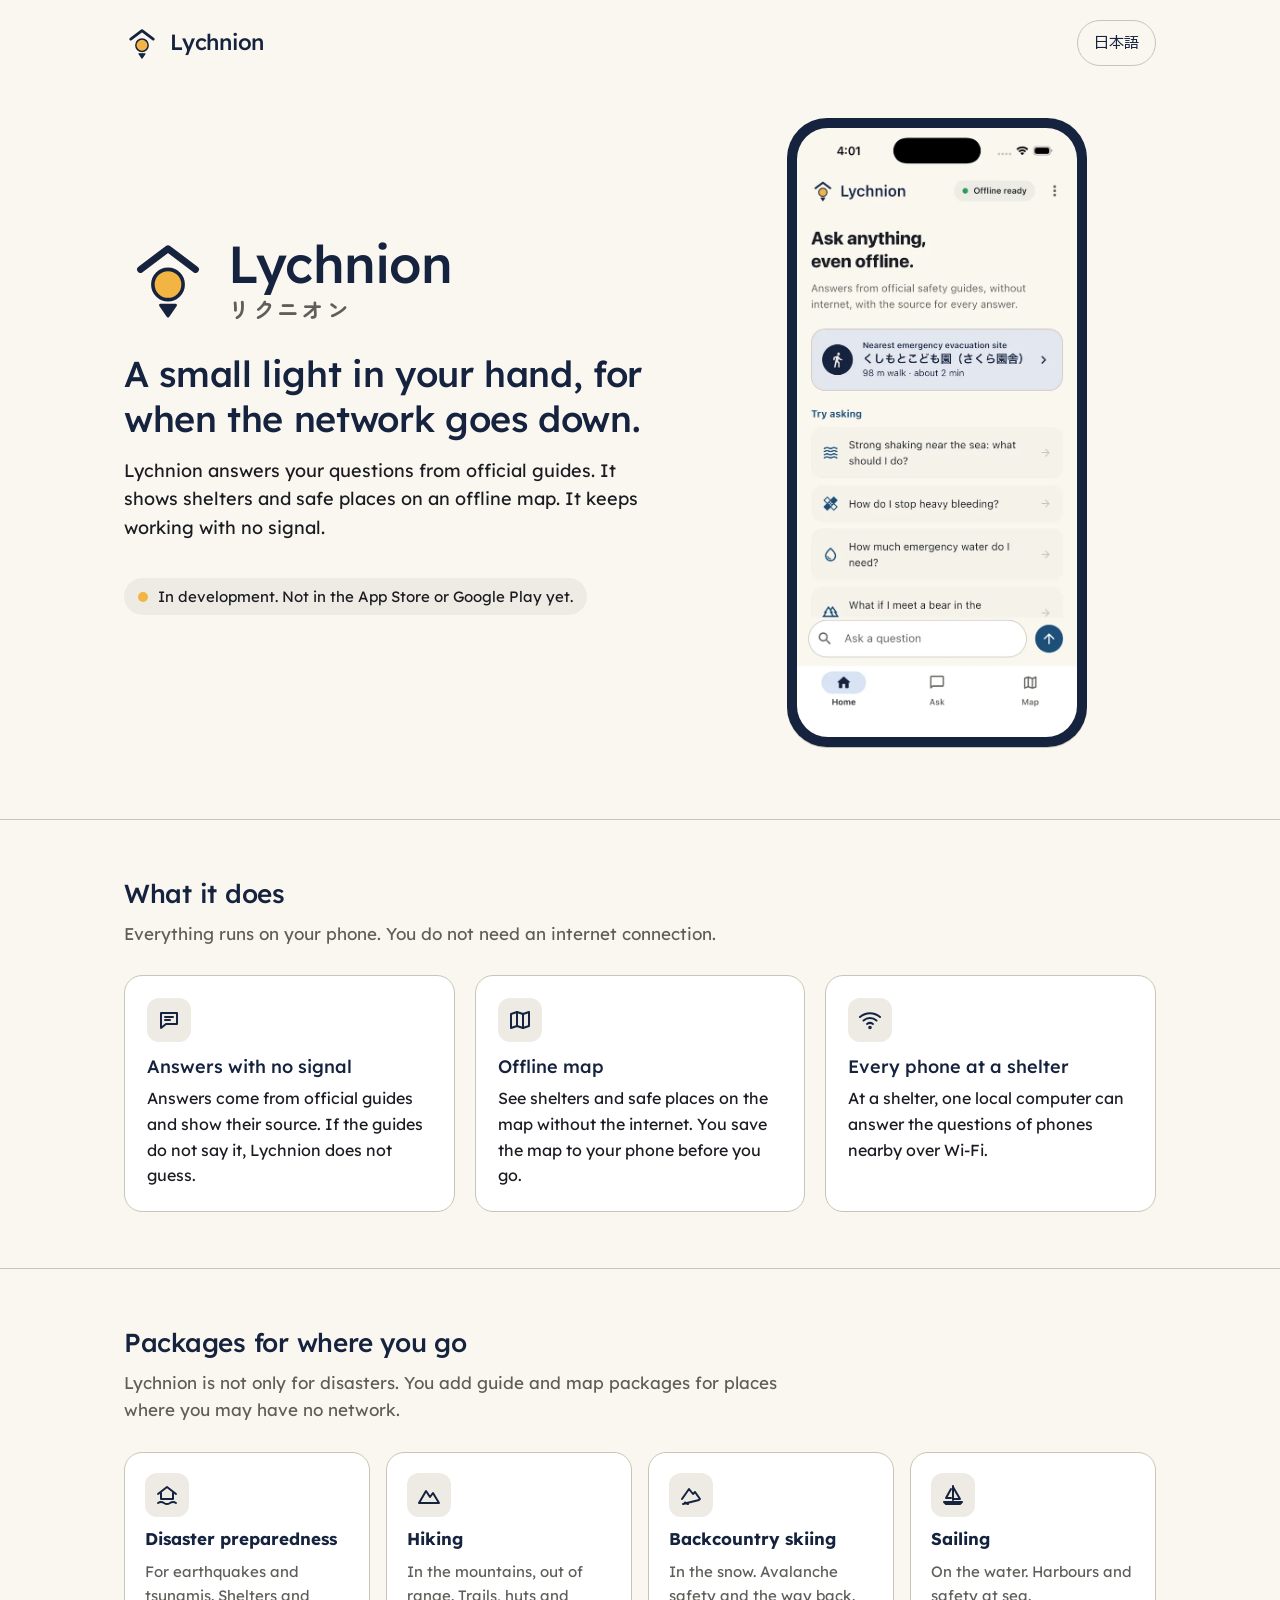
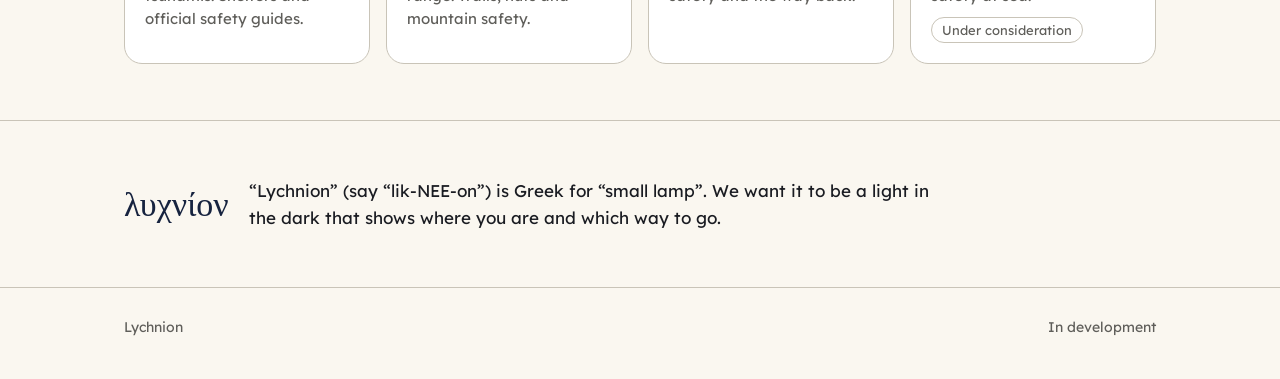
==== index.html @ 4b14c9bc "Add temporary Lychnion landing page (en + ja)" ====
<!doctype html>
<html lang="en">
<head>
<meta charset="utf-8">
<meta name="viewport" content="width=device-width, initial-scale=1">
<title>Lychnion: a small light in your hand, for when the network goes down</title>
<meta name="description" content="Lychnion is an offline helper app. It answers questions from official guides and shows shelters and safe places on an offline map. In development.">
<link rel="alternate" hreflang="ja" href="https://lychnion.github.io/ja/">
<link rel="alternate" hreflang="en" href="https://lychnion.github.io/">
<link rel="alternate" hreflang="x-default" href="https://lychnion.github.io/">
<meta property="og:type" content="website">
<meta property="og:site_name" content="Lychnion">
<meta property="og:title" content="Lychnion">
<meta property="og:description" content="A small light in your hand, for when the network goes down. An offline helper app, in development.">
<meta property="og:url" content="https://lychnion.github.io/">
<meta property="og:image" content="https://lychnion.github.io/assets/og-en.png">
<meta property="og:locale" content="en_US">
<meta name="twitter:card" content="summary_large_image">
<meta name="theme-color" content="#FAF7F0" media="(prefers-color-scheme: light)">
<meta name="theme-color" content="#16233F" media="(prefers-color-scheme: dark)">
<link rel="icon" href="assets/favicon.svg" type="image/svg+xml">
<link rel="icon" href="assets/favicon-32.png" sizes="32x32" type="image/png">
<link rel="apple-touch-icon" href="assets/apple-touch-icon.png">
<link rel="preconnect" href="https://fonts.googleapis.com">
<link rel="preconnect" href="https://fonts.gstatic.com" crossorigin>
<link rel="stylesheet" href="https://fonts.googleapis.com/css2?family=BIZ+UDPGothic:wght@400;700&family=Lexend:wght@400;500&display=swap">
<link rel="stylesheet" href="https://fonts.googleapis.com/css2?family=Zen+Maru+Gothic:wght@700&text=%E3%83%AA%E3%82%AF%E3%83%8B%E3%82%AA%E3%83%B3&display=swap">
<link rel="stylesheet" href="assets/style.css">
</head>
<body>

<header class="wrap top">
  <a class="brand" href="./" aria-label="Lychnion home">
    <svg class="mark" viewBox="0 0 64 64" width="36" height="36" aria-hidden="true"><path class="roof" d="M12 25 L32 10 L52 25"/><circle class="light" cx="32" cy="36" r="11"/><path class="pin" d="M26.5 51 H37.5 L32 59 Z"/></svg>
    Lychnion
  </a>
  <a class="lang" href="ja/" hreflang="ja" lang="ja">日本語</a>
</header>

<main>
  <div class="wrap hero">
    <div>
      <div class="lockup">
        <svg class="mark" viewBox="0 0 64 64" width="88" height="88" role="img" aria-label="Lychnion mark"><path class="roof" d="M12 25 L32 10 L52 25"/><circle class="light" cx="32" cy="36" r="11"/><path class="pin" d="M26.5 51 H37.5 L32 59 Z"/></svg>
        <div class="names">
          <span class="latin">Lychnion</span>
          <span class="kana" lang="ja">リクニオン</span>
        </div>
      </div>
      <h1 class="tagline">A small light in your hand, for when the network goes down.</h1>
      <p class="lead">Lychnion answers your questions from official guides. It shows shelters and safe places on an offline map. It keeps working with no signal.</p>
      <p class="status"><span class="dot" aria-hidden="true"></span>In development. Not in the App Store or Google Play yet.</p>
    </div>
    <div class="phone">
      <img src="assets/phone-lychnion-en.webp" width="603" height="1311" alt="The Lychnion home screen: “Ask anything, even offline.”, the nearest emergency evacuation site, and some example questions.">
    </div>
  </div>

  <section>
    <div class="wrap">
      <h2>What it does</h2>
      <p class="section-lead">Everything runs on your phone. You do not need an internet connection.</p>
      <div class="grid">
        <div class="card">
          <div class="icon"><svg viewBox="0 0 24 24" aria-hidden="true"><path d="M4 5h16v11H9l-5 4z"/><path d="M8 9h8"/><path d="M8 12h5"/></svg></div>
          <h3>Answers with no signal</h3>
          <p>Answers come from official guides and show their source. If the guides do not say it, Lychnion does not guess.</p>
        </div>
        <div class="card">
          <div class="icon"><svg viewBox="0 0 24 24" aria-hidden="true"><path d="M9 4 3 6v14l6-2 6 2 6-2V4l-6 2z"/><path d="M9 4v14"/><path d="M15 6v14"/></svg></div>
          <h3>Offline map</h3>
          <p>See shelters and safe places on the map without the internet. You save the map to your phone before you go.</p>
        </div>
        <div class="card">
          <div class="icon"><svg viewBox="0 0 24 24" aria-hidden="true"><path d="M2 9a15 15 0 0 1 20 0"/><path d="M5.5 12.5a10 10 0 0 1 13 0"/><path d="M9 16a5 5 0 0 1 6 0"/><circle cx="12" cy="19.5" r="0.8"/></svg></div>
          <h3>Every phone at a shelter</h3>
          <p>At a shelter, one local computer can answer the questions of phones nearby over Wi‑Fi.</p>
        </div>
      </div>
    </div>
  </section>

  <section>
    <div class="wrap">
      <h2>Packages for where you go</h2>
      <p class="section-lead">Lychnion is not only for disasters. You add guide and map packages for places where you may have no network.</p>
      <ul class="packages">
        <li>
          <div class="icon"><svg viewBox="0 0 24 24" aria-hidden="true"><path d="M3 11 12 4l9 7"/><path d="M6 10v6h12v-6"/><path d="M3 20c2-1.4 4-1.4 6 0s4 1.4 6 0 4-1.4 6 0"/></svg></div>
          <strong>Disaster preparedness</strong>
          <span>For earthquakes and tsunamis. Shelters and official safety guides.</span>
        </li>
        <li>
          <div class="icon"><svg viewBox="0 0 24 24" aria-hidden="true"><path d="M2 20 9 8l4 6 3-4 6 10z"/></svg></div>
          <strong>Hiking</strong>
          <span>In the mountains, out of range. Trails, huts and mountain safety.</span>
        </li>
        <li>
          <div class="icon"><svg viewBox="0 0 24 24" aria-hidden="true"><path d="M3 16 10 6l4 5 2-2 5 7"/><path d="M4 21 20 17"/><path d="M6 19.5 9 21"/></svg></div>
          <strong>Backcountry skiing</strong>
          <span>In the snow. Avalanche safety and the way back.</span>
        </li>
        <li>
          <div class="icon"><svg viewBox="0 0 24 24" aria-hidden="true"><path d="M12 3v14"/><path d="M12 4l7 12h-7"/><path d="M10 6 5 15h5"/><path d="M3 19h18l-2 2H5z"/></svg></div>
          <strong>Sailing</strong>
          <span>On the water. Harbours and safety at sea.</span>
          <span class="tag">Under consideration</span>
        </li>
      </ul>
    </div>
  </section>

  <section>
    <div class="wrap name-note">
      <span class="greek" lang="el">λυχνίον</span>
      <p>“Lychnion” (say “lik-NEE-on”) is Greek for “small lamp”. We want it to be a light in the dark that shows where you are and which way to go.</p>
    </div>
  </section>
</main>

<footer>
  <div class="wrap">
    <span class="credit">Lychnion</span>
    <span>In development</span>
  </div>
</footer>

</body>
</html>
---- assets/style.css ----
:root {
  --night: #16233F;
  --glow: #F2B544;
  --harbor: #1D4F7A;
  --sky: #9CC3EE;
  --paper: #FAF7F0;
  --ink: #1A1C22;
  --stone: #5F5E5A;
  --mist: #E6E2D8;
  --moon: #EDEBE4;

  --bg: var(--paper);
  --fg: var(--ink);
  --muted: var(--stone);
  --heading: var(--night);
  --card: #FFFFFF;
  --line: #C9C4B8;
  --link: var(--harbor);
  --chip: var(--moon);
  --mark-fg: var(--night);
  --mark-outline: 2.6px;
  --band: var(--night);
  --band-fg: var(--moon);
  --band-muted: #A9B0BF;
  color-scheme: light dark;
}

@media (prefers-color-scheme: dark) {
  :root {
    --bg: var(--night);
    --fg: var(--moon);
    --muted: #A9B0BF;
    --heading: var(--moon);
    --card: #1E2D4D;
    --line: #34446A;
    --link: var(--sky);
    --chip: #22314F;
    --mark-fg: var(--moon);
    --mark-outline: 0px;
    --band: #0F1930;
  }
}

* { box-sizing: border-box; }

html { -webkit-text-size-adjust: 100%; }

body {
  margin: 0;
  background: var(--bg);
  color: var(--fg);
  font-family: 'BIZ UDPGothic', 'Hiragino Sans', 'Noto Sans JP', sans-serif;
  font-size: 17px;
  line-height: 1.75;
}

html[lang="en"] body {
  font-family: 'Lexend', 'BIZ UDPGothic', sans-serif;
  font-weight: 400;
  line-height: 1.6;
}

a { color: var(--link); }
a:hover { color: var(--heading); }

.wrap {
  max-width: 1080px;
  margin: 0 auto;
  padding: 0 24px;
}

/* Header */
.top {
  display: flex;
  align-items: center;
  justify-content: space-between;
  gap: 16px;
  padding-top: 20px;
  padding-bottom: 20px;
}

.brand {
  display: flex;
  align-items: center;
  gap: 10px;
  color: var(--heading);
  text-decoration: none;
  font-family: 'Lexend', sans-serif;
  font-weight: 500;
  font-size: 22px;
  letter-spacing: -0.01em;
}

.lang {
  font-size: 15px;
  padding: 10px 16px;
  min-height: 44px;
  display: inline-flex;
  align-items: center;
  border: 1px solid var(--line);
  border-radius: 999px;
  text-decoration: none;
  color: var(--heading);
}
.lang:hover { background: var(--chip); color: var(--heading); }

/* Mark */
.mark .roof { fill: none; stroke: var(--mark-fg); stroke-width: 5; stroke-linecap: round; stroke-linejoin: round; }
.mark .light { fill: var(--glow); stroke: var(--night); stroke-width: var(--mark-outline); }
.mark .pin { fill: var(--mark-fg); stroke: var(--mark-fg); stroke-width: 2; stroke-linejoin: round; }

/* Hero */
.hero {
  display: grid;
  grid-template-columns: minmax(0, 1.25fr) minmax(0, 1fr);
  gap: 48px;
  align-items: center;
  padding-top: 32px;
  padding-bottom: 72px;
}

.lockup {
  display: flex;
  align-items: center;
  gap: 16px;
  margin-bottom: 28px;
}
.lockup .names { display: flex; flex-direction: column; gap: 6px; }
.lockup .latin {
  font-family: 'Lexend', sans-serif;
  font-weight: 500;
  font-size: 52px;
  line-height: 1;
  letter-spacing: -0.015em;
  color: var(--heading);
}
.lockup .kana {
  font-family: 'Zen Maru Gothic', sans-serif;
  font-weight: 700;
  font-size: 22px;
  letter-spacing: 0.12em;
  line-height: 1.1;
  color: var(--muted);
}

.tagline {
  margin: 0 0 16px;
  font-size: clamp(26px, 4.2vw, 40px);
  line-height: 1.4;
  font-weight: 700;
  color: var(--heading);
}
html[lang="en"] .tagline {
  font-family: 'Lexend', sans-serif;
  font-weight: 500;
  letter-spacing: -0.01em;
  line-height: 1.25;
  font-size: clamp(26px, 3.6vw, 36px);
}

.lead { margin: 0 0 20px; font-size: 18px; max-width: 34em; }

.status {
  display: inline-flex;
  align-items: center;
  gap: 10px;
  padding: 8px 14px;
  border-radius: 999px;
  background: var(--chip);
  color: var(--fg);
  font-size: 15px;
  line-height: 1.4;
}
.status .dot { width: 10px; height: 10px; border-radius: 50%; background: var(--glow); flex: none; }

.phone {
  justify-self: center;
  width: min(300px, 100%);
  border-radius: 40px;
  padding: 10px;
  background: var(--night);
  box-shadow: 0 1px 0 var(--line);
}
@media (prefers-color-scheme: dark) {
  .phone { background: #0B1426; outline: 1px solid var(--line); }
}
.phone img {
  display: block;
  width: 100%;
  height: auto;
  border-radius: 31px;
}

/* Sections */
section { padding: 56px 0; border-top: 1px solid var(--line); }

h2 {
  margin: 0 0 8px;
  font-size: 26px;
  line-height: 1.4;
  color: var(--heading);
}
html[lang="en"] h2 { font-family: 'Lexend', sans-serif; font-weight: 500; letter-spacing: -0.01em; }

.section-lead { margin: 0 0 28px; color: var(--muted); max-width: 40em; }

.grid {
  display: grid;
  grid-template-columns: repeat(3, minmax(0, 1fr));
  gap: 20px;
}

.card {
  background: var(--card);
  border: 1px solid var(--line);
  border-radius: 18px;
  padding: 22px;
}
.card h3 {
  margin: 12px 0 6px;
  font-size: 18px;
  line-height: 1.45;
  color: var(--heading);
}
html[lang="en"] .card h3 { font-family: 'Lexend', sans-serif; font-weight: 500; }
.card p { margin: 0; font-size: 16px; }

.icon {
  width: 44px;
  height: 44px;
  border-radius: 12px;
  background: var(--chip);
  display: flex;
  align-items: center;
  justify-content: center;
}
.icon svg { width: 24px; height: 24px; fill: none; stroke: var(--heading); stroke-width: 2; stroke-linecap: round; stroke-linejoin: round; }

.packages {
  list-style: none;
  margin: 0;
  padding: 0;
  display: grid;
  grid-template-columns: repeat(4, minmax(0, 1fr));
  gap: 16px;
}
.packages li {
  display: flex;
  flex-direction: column;
  gap: 10px;
  background: var(--card);
  border: 1px solid var(--line);
  border-radius: 18px;
  padding: 20px;
}
.packages strong { color: var(--heading); font-size: 17px; line-height: 1.4; }
.packages span { font-size: 15px; color: var(--muted); line-height: 1.55; }
.packages .tag {
  align-self: flex-start;
  font-size: 13px;
  padding: 2px 10px;
  border-radius: 999px;
  border: 1px solid var(--line);
  color: var(--muted);
}

.name-note { display: flex; gap: 20px; align-items: center; }
.name-note .greek {
  font-family: 'Lexend', serif;
  font-size: 34px;
  color: var(--heading);
  white-space: nowrap;
}
.name-note p { margin: 0; max-width: 40em; }

/* Footer */
footer {
  border-top: 1px solid var(--line);
  padding: 28px 0 40px;
  font-size: 14px;
  color: var(--muted);
}
footer .wrap { display: flex; justify-content: space-between; gap: 12px 24px; flex-wrap: wrap; }
footer .credit { font-family: 'Lexend', sans-serif; }

/* Phone width */
@media (max-width: 820px) {
  .hero { grid-template-columns: 1fr; gap: 40px; padding-bottom: 56px; }
  .grid { grid-template-columns: 1fr; }
  .packages { grid-template-columns: repeat(2, minmax(0, 1fr)); }
}

@media (max-width: 480px) {
  .wrap { padding: 0 16px; }
  body { font-size: 16px; }
  .lockup .latin { font-size: 40px; }
  .lockup svg { width: 64px; height: 64px; }
  .packages { grid-template-columns: 1fr; }
  .name-note { flex-direction: column; align-items: flex-start; gap: 8px; }
  section { padding: 44px 0; }
}
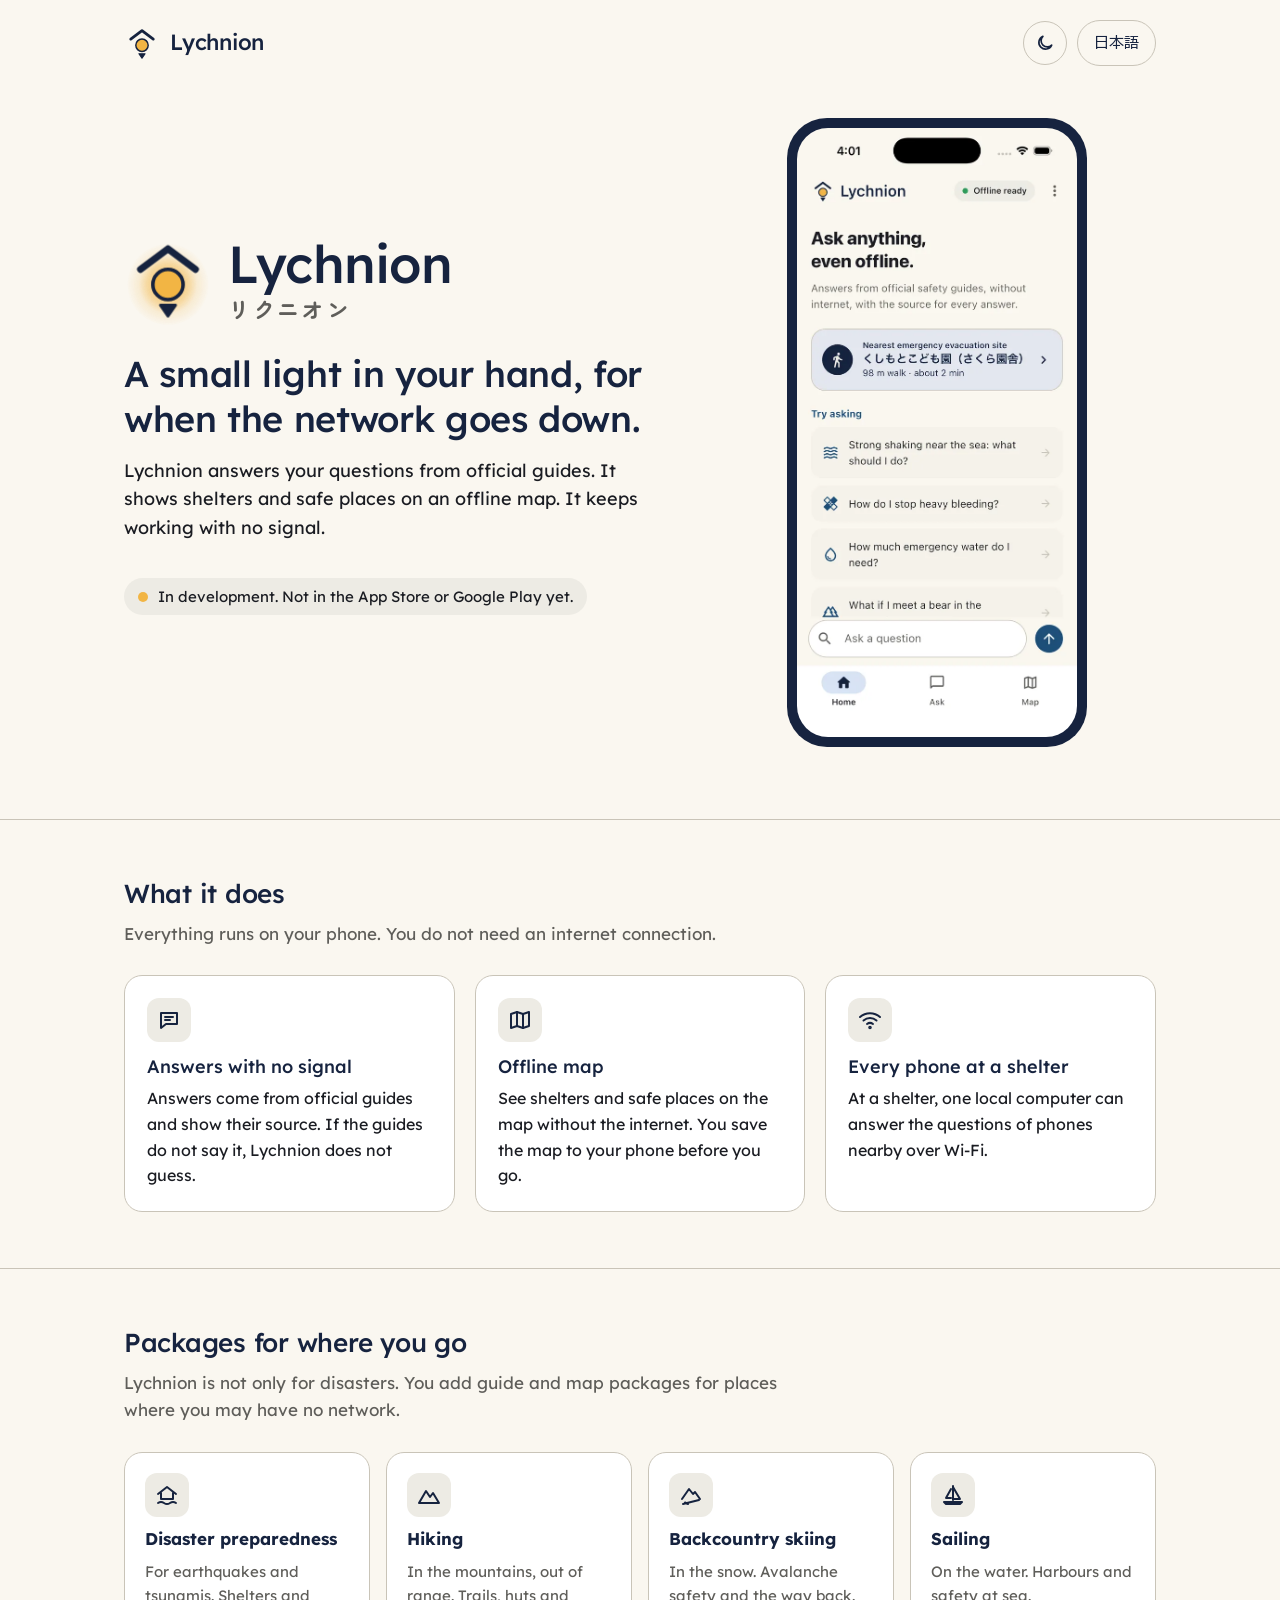
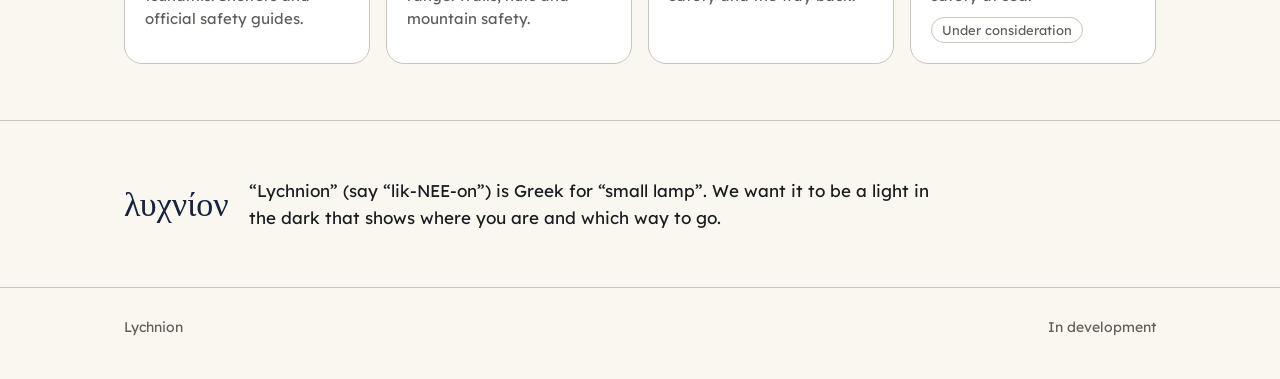
==== commit 570d218d: "Add glowing mark and light/dark theme toggle" ====
--- a/index.html
+++ b/index.html
@@ -23,6 +23,7 @@
 <link rel="apple-touch-icon" href="assets/apple-touch-icon.png">
 <link rel="preconnect" href="https://fonts.googleapis.com">
 <link rel="preconnect" href="https://fonts.gstatic.com" crossorigin>
+<script>try{var t=localStorage.getItem('theme');if(t==='light'||t==='dark')document.documentElement.dataset.theme=t}catch(e){}</script>
 <link rel="stylesheet" href="https://fonts.googleapis.com/css2?family=BIZ+UDPGothic:wght@400;700&family=Lexend:wght@400;500&display=swap">
 <link rel="stylesheet" href="https://fonts.googleapis.com/css2?family=Zen+Maru+Gothic:wght@700&text=%E3%83%AA%E3%82%AF%E3%83%8B%E3%82%AA%E3%83%B3&display=swap">
 <link rel="stylesheet" href="assets/style.css">
@@ -34,14 +35,20 @@
     <svg class="mark" viewBox="0 0 64 64" width="36" height="36" aria-hidden="true"><path class="roof" d="M12 25 L32 10 L52 25"/><circle class="light" cx="32" cy="36" r="11"/><path class="pin" d="M26.5 51 H37.5 L32 59 Z"/></svg>
     Lychnion
   </a>
-  <a class="lang" href="ja/" hreflang="ja" lang="ja">日本語</a>
+  <div class="actions">
+    <button class="theme-toggle" type="button" data-label-dark="Switch to dark mode" data-label-light="Switch to light mode" aria-label="Switch to dark mode">
+      <svg class="moon" viewBox="0 0 24 24" aria-hidden="true"><path d="M20 14.5A8 8 0 1 1 9.5 4a6.5 6.5 0 0 0 10.5 10.5z"/></svg>
+      <svg class="sun" viewBox="0 0 24 24" aria-hidden="true"><circle cx="12" cy="12" r="4"/><path d="M12 2v2M12 20v2M4.9 4.9l1.4 1.4M17.7 17.7l1.4 1.4M2 12h2M20 12h2M4.9 19.1l1.4-1.4M17.7 6.3l1.4-1.4"/></svg>
+    </button>
+    <a class="lang" href="ja/" hreflang="ja" lang="ja">日本語</a>
+  </div>
 </header>
 
 <main>
   <div class="wrap hero">
     <div>
       <div class="lockup">
-        <svg class="mark" viewBox="0 0 64 64" width="88" height="88" role="img" aria-label="Lychnion mark"><path class="roof" d="M12 25 L32 10 L52 25"/><circle class="light" cx="32" cy="36" r="11"/><path class="pin" d="M26.5 51 H37.5 L32 59 Z"/></svg>
+        <svg class="mark glow" viewBox="0 0 64 64" width="88" height="88" role="img" aria-label="Lychnion mark"><defs><radialGradient id="lxglow"><stop offset="0" stop-color="#FFD27A"/><stop offset="0.5" stop-color="#F2B544" stop-opacity="0.75"/><stop offset="1" stop-color="#F2B544" stop-opacity="0"/></radialGradient></defs><g class="halos"><circle class="lx halo2" cx="32" cy="36" r="30" fill="url(#lxglow)" opacity="0.45"/><circle class="lx halo" cx="32" cy="36" r="21" fill="url(#lxglow)" opacity="0.75"/></g><path class="lx roof" d="M12 25 L32 10 L52 25"/><circle class="lx core light" cx="32" cy="36" r="11"/><path class="lx pin" d="M26.5 51 H37.5 L32 59 Z"/></svg>
         <div class="names">
           <span class="latin">Lychnion</span>
           <span class="kana" lang="ja">リクニオン</span>
@@ -125,5 +132,22 @@
   </div>
 </footer>
 
+<script>
+(function () {
+  var root = document.documentElement;
+  var btn = document.querySelector('.theme-toggle');
+  var mq = window.matchMedia('(prefers-color-scheme: dark)');
+  function isDark() { return root.dataset.theme ? root.dataset.theme === 'dark' : mq.matches; }
+  function label() { btn.setAttribute('aria-label', isDark() ? btn.dataset.labelLight : btn.dataset.labelDark); }
+  btn.addEventListener('click', function () {
+    var next = isDark() ? 'light' : 'dark';
+    root.dataset.theme = next;
+    try { localStorage.setItem('theme', next); } catch (e) {}
+    label();
+  });
+  mq.addEventListener('change', label);
+  label();
+})();
+</script>
 </body>
 </html>
--- a/assets/style.css
+++ b/assets/style.css
@@ -19,14 +19,16 @@
   --chip: var(--moon);
   --mark-fg: var(--night);
   --mark-outline: 2.6px;
-  --band: var(--night);
-  --band-fg: var(--moon);
-  --band-muted: #A9B0BF;
-  color-scheme: light dark;
+  --phone-bg: var(--night);
+  --phone-ring: transparent;
+  --show-sun: none;
+  --show-moon: inline;
+  --glow-strength: 0.85;
+  color-scheme: light;
 }
 
 @media (prefers-color-scheme: dark) {
-  :root {
+  :root:not([data-theme="light"]) {
     --bg: var(--night);
     --fg: var(--moon);
     --muted: #A9B0BF;
@@ -37,8 +39,32 @@
     --chip: #22314F;
     --mark-fg: var(--moon);
     --mark-outline: 0px;
-    --band: #0F1930;
+    --phone-bg: #0B1426;
+    --phone-ring: var(--line);
+    --show-sun: inline;
+    --show-moon: none;
+    --glow-strength: 1;
+    color-scheme: dark;
   }
+}
+
+:root[data-theme="dark"] {
+  --bg: var(--night);
+  --fg: var(--moon);
+  --muted: #A9B0BF;
+  --heading: var(--moon);
+  --card: #1E2D4D;
+  --line: #34446A;
+  --link: var(--sky);
+  --chip: #22314F;
+  --mark-fg: var(--moon);
+  --mark-outline: 0px;
+  --phone-bg: #0B1426;
+  --phone-ring: var(--line);
+  --show-sun: inline;
+  --show-moon: none;
+  --glow-strength: 1;
+  color-scheme: dark;
 }
 
 * { box-sizing: border-box; }
@@ -91,6 +117,27 @@
   letter-spacing: -0.01em;
 }
 
+.actions { display: flex; align-items: center; gap: 10px; }
+
+.theme-toggle {
+  width: 44px;
+  height: 44px;
+  display: inline-flex;
+  align-items: center;
+  justify-content: center;
+  padding: 0;
+  border: 1px solid var(--line);
+  border-radius: 999px;
+  background: transparent;
+  color: var(--heading);
+  cursor: pointer;
+}
+.theme-toggle:hover { background: var(--chip); }
+.theme-toggle:focus-visible, .lang:focus-visible { outline: 2px solid var(--link); outline-offset: 2px; }
+.theme-toggle svg { width: 20px; height: 20px; fill: none; stroke: currentColor; stroke-width: 2; stroke-linecap: round; stroke-linejoin: round; }
+.theme-toggle .sun { display: var(--show-sun); }
+.theme-toggle .moon { display: var(--show-moon); }
+
 .lang {
   font-size: 15px;
   padding: 10px 16px;
@@ -108,6 +155,25 @@
 .mark .roof { fill: none; stroke: var(--mark-fg); stroke-width: 5; stroke-linecap: round; stroke-linejoin: round; }
 .mark .light { fill: var(--glow); stroke: var(--night); stroke-width: var(--mark-outline); }
 .mark .pin { fill: var(--mark-fg); stroke: var(--mark-fg); stroke-width: 2; stroke-linejoin: round; }
+
+/* Glowing light (brand motion: switch on, then a slow living glow that settles) */
+.glow { overflow: visible; }
+.glow .lx { transform-box: fill-box; transform-origin: center; }
+.glow .halos { opacity: var(--glow-strength); }
+.glow .core { animation: lx-on 1.1s cubic-bezier(.2,.8,.2,1) both; }
+.glow .roof { animation: lx-roof 0.9s ease-out 0.25s both; }
+.glow .pin { animation: lx-pin 0.9s ease-out 0.4s both; }
+.glow .halo { animation: lx-halo-in 1.2s ease-out 0.3s both, lx-halo 3.6s ease-in-out 1.5s 8; }
+.glow .halo2 { animation: lx-halo-in 1.6s ease-out 0.5s both, lx-halo2 4.2s ease-in-out 2.1s 7; }
+@keyframes lx-on { 0% { opacity: 0; transform: scale(.2); } 60% { opacity: 1; transform: scale(1.08); } 100% { opacity: 1; transform: scale(1); } }
+@keyframes lx-roof { from { opacity: 0; transform: translateY(5px); } to { opacity: 1; transform: none; } }
+@keyframes lx-pin { from { opacity: 0; transform: translateY(-5px); } to { opacity: 1; transform: none; } }
+@keyframes lx-halo-in { from { opacity: 0; transform: scale(.5); } }
+@keyframes lx-halo { 0%, 100% { transform: scale(1); opacity: .75; } 30% { transform: scale(1.06); opacity: .95; } 55% { transform: scale(1.01); opacity: .72; } 80% { transform: scale(1.05); opacity: .9; } }
+@keyframes lx-halo2 { 0%, 100% { transform: scale(1); opacity: .45; } 45% { transform: scale(1.1); opacity: .6; } 75% { transform: scale(1.03); opacity: .4; } }
+@media (prefers-reduced-motion: reduce) {
+  .glow .core, .glow .roof, .glow .pin, .glow .halo, .glow .halo2 { animation: none; }
+}
 
 /* Hero */
 .hero {
@@ -178,11 +244,8 @@
   width: min(300px, 100%);
   border-radius: 40px;
   padding: 10px;
-  background: var(--night);
-  box-shadow: 0 1px 0 var(--line);
-}
-@media (prefers-color-scheme: dark) {
-  .phone { background: #0B1426; outline: 1px solid var(--line); }
+  background: var(--phone-bg);
+  outline: 1px solid var(--phone-ring);
 }
 .phone img {
   display: block;
@@ -291,7 +354,8 @@
 }
 
 @media (max-width: 480px) {
-  .wrap { padding: 0 16px; }
+  .wrap { padding-left: 16px; padding-right: 16px; }
+  .hero { padding-top: 16px; }
   body { font-size: 16px; }
   .lockup .latin { font-size: 40px; }
   .lockup svg { width: 64px; height: 64px; }
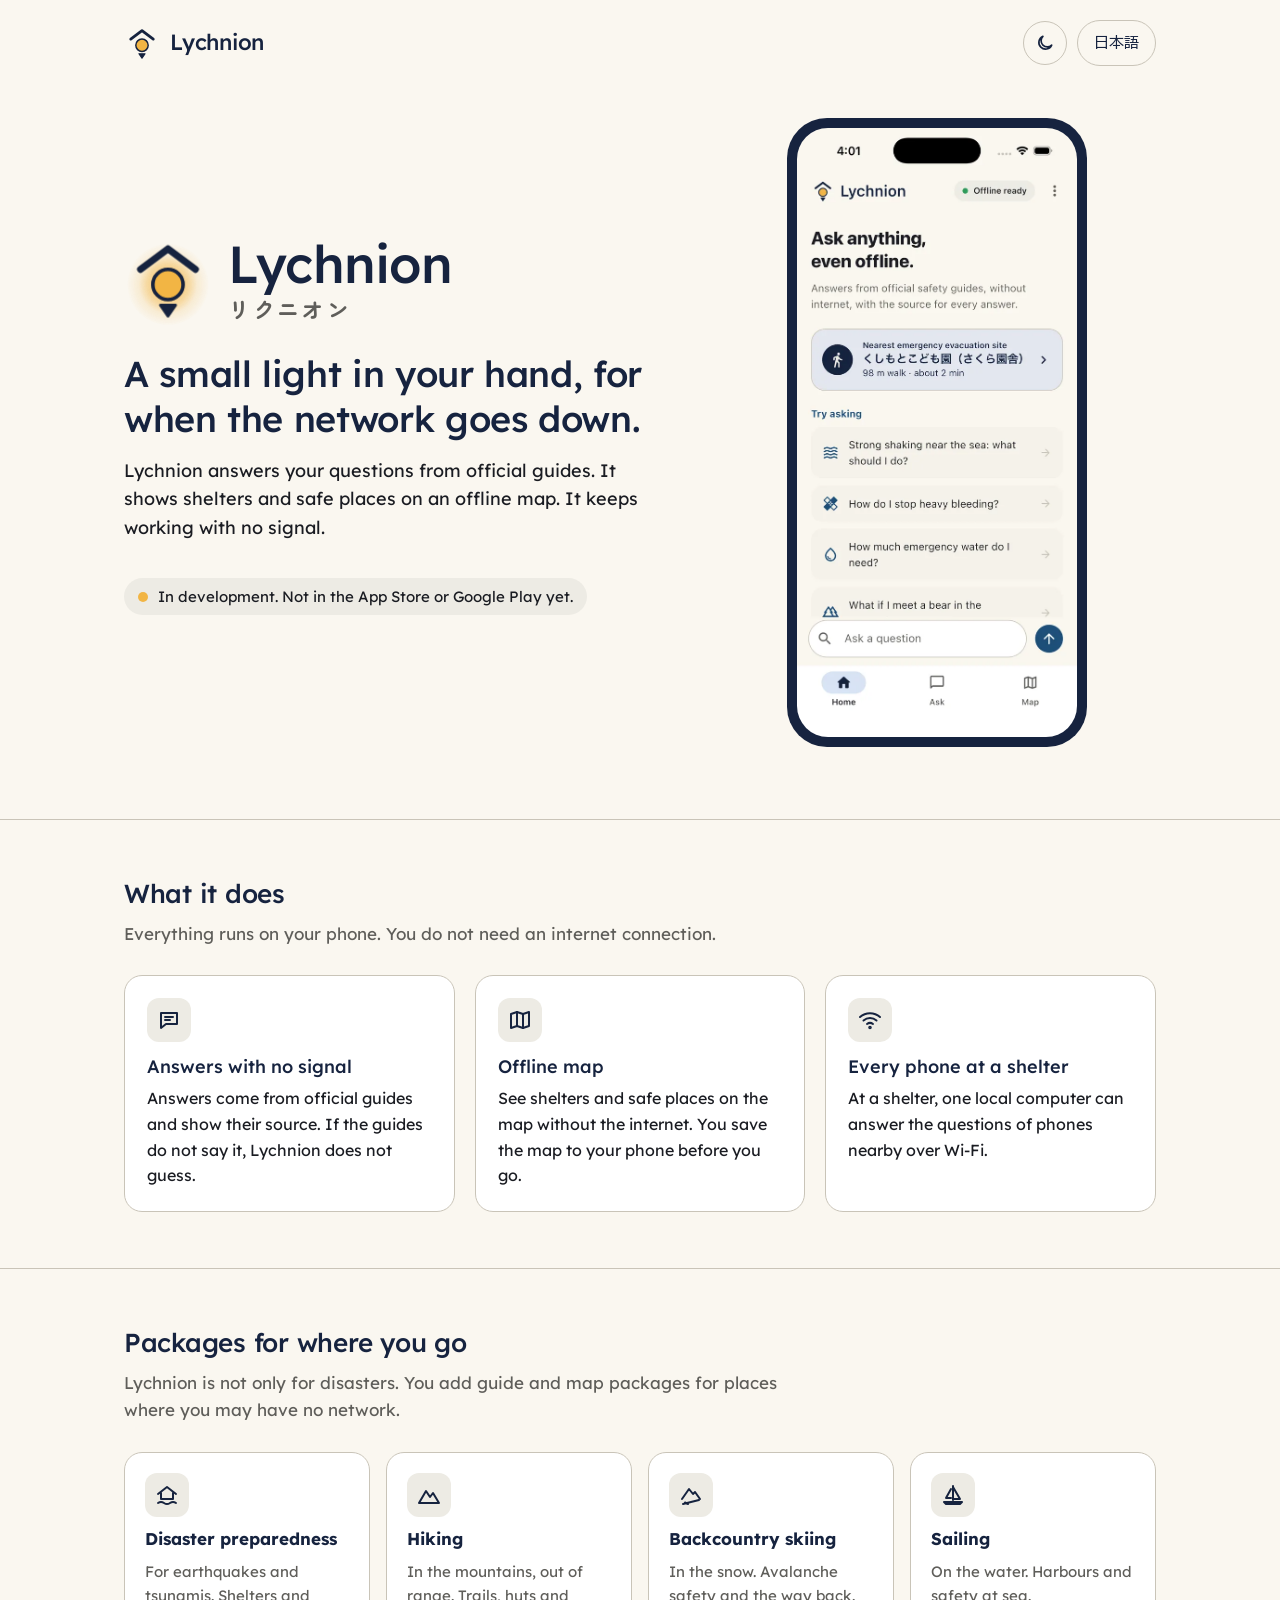
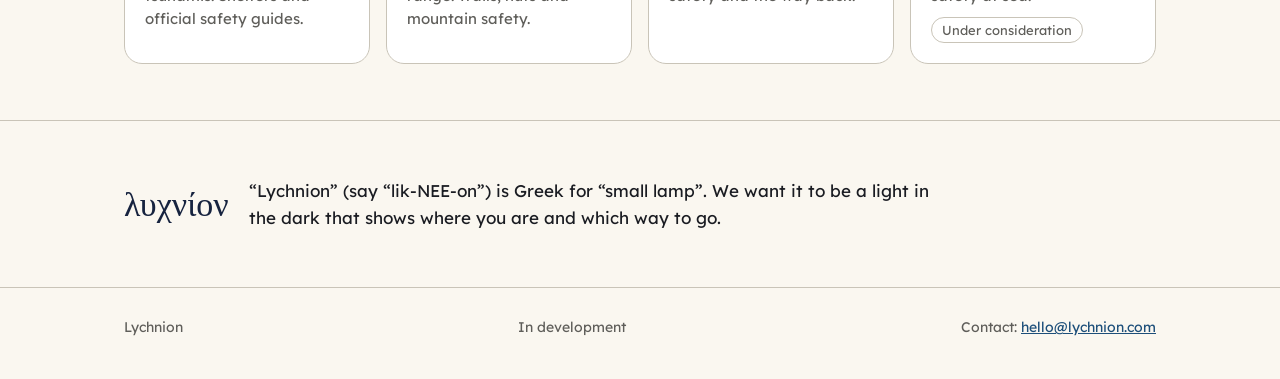
==== commit 40802e31: "Footer: contact address hello@lychnion.com Signed-off-by: Daniel Kastl <daniel.kastl@gmail.com>" ====
--- a/index.html
+++ b/index.html
@@ -5,15 +5,16 @@
 <meta name="viewport" content="width=device-width, initial-scale=1">
 <title>Lychnion: a small light in your hand, for when the network goes down</title>
 <meta name="description" content="Lychnion is an offline helper app. It answers questions from official guides and shows shelters and safe places on an offline map. In development.">
-<link rel="alternate" hreflang="ja" href="https://lychnion.github.io/ja/">
-<link rel="alternate" hreflang="en" href="https://lychnion.github.io/">
-<link rel="alternate" hreflang="x-default" href="https://lychnion.github.io/">
+<link rel="canonical" href="https://lychnion.com/">
+<link rel="alternate" hreflang="ja" href="https://lychnion.com/ja/">
+<link rel="alternate" hreflang="en" href="https://lychnion.com/">
+<link rel="alternate" hreflang="x-default" href="https://lychnion.com/">
 <meta property="og:type" content="website">
 <meta property="og:site_name" content="Lychnion">
 <meta property="og:title" content="Lychnion">
 <meta property="og:description" content="A small light in your hand, for when the network goes down. An offline helper app, in development.">
-<meta property="og:url" content="https://lychnion.github.io/">
-<meta property="og:image" content="https://lychnion.github.io/assets/og-en.png">
+<meta property="og:url" content="https://lychnion.com/">
+<meta property="og:image" content="https://lychnion.com/assets/og-en.png">
 <meta property="og:locale" content="en_US">
 <meta name="twitter:card" content="summary_large_image">
 <meta name="theme-color" content="#FAF7F0" media="(prefers-color-scheme: light)">
@@ -129,6 +130,7 @@
   <div class="wrap">
     <span class="credit">Lychnion</span>
     <span>In development</span>
+    <span>Contact: <a href="mailto:hello@lychnion.com">hello@lychnion.com</a></span>
   </div>
 </footer>
 
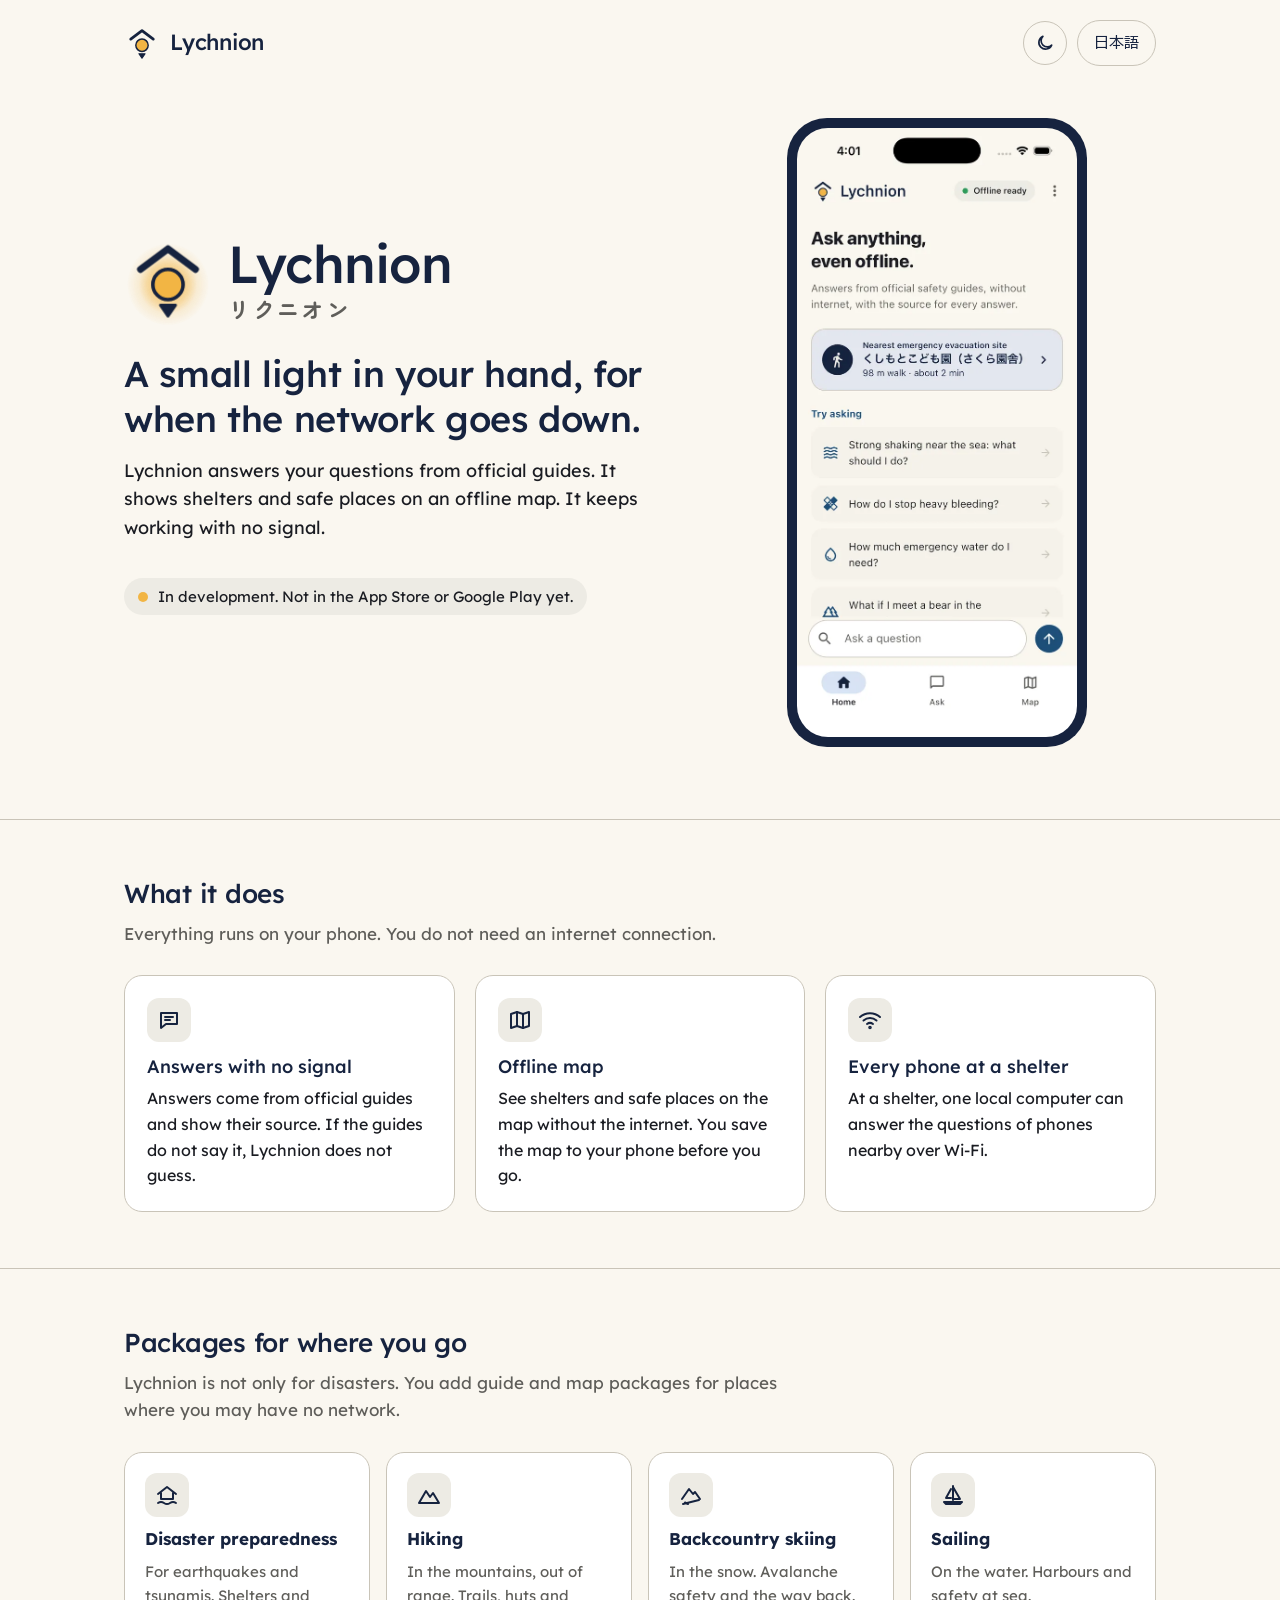
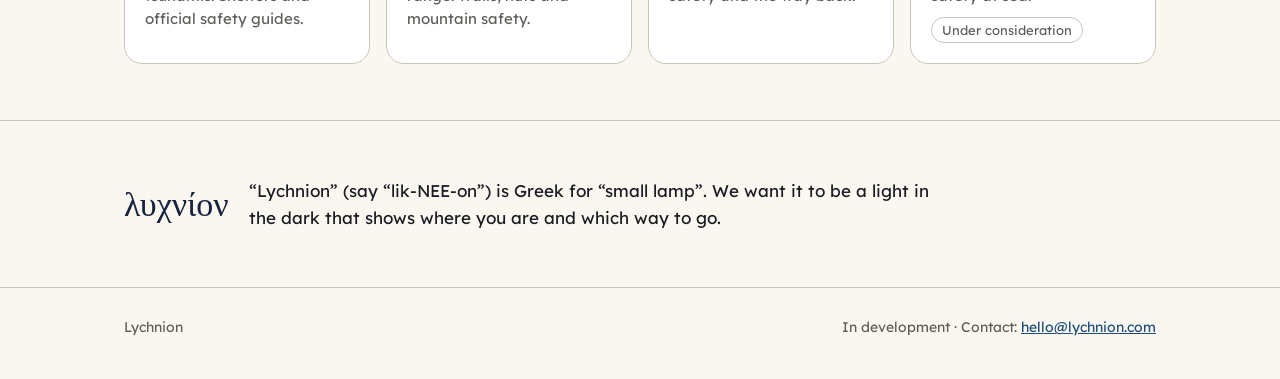
==== commit 8299cab8: "Footer: keep two items so the layout stays as before Signed-off-by: Daniel Kastl <daniel.kastl@gmail" ====
--- a/index.html
+++ b/index.html
@@ -129,8 +129,7 @@
 <footer>
   <div class="wrap">
     <span class="credit">Lychnion</span>
-    <span>In development</span>
-    <span>Contact: <a href="mailto:hello@lychnion.com">hello@lychnion.com</a></span>
+    <span>In development · Contact: <a href="mailto:hello@lychnion.com">hello@lychnion.com</a></span>
   </div>
 </footer>
 
